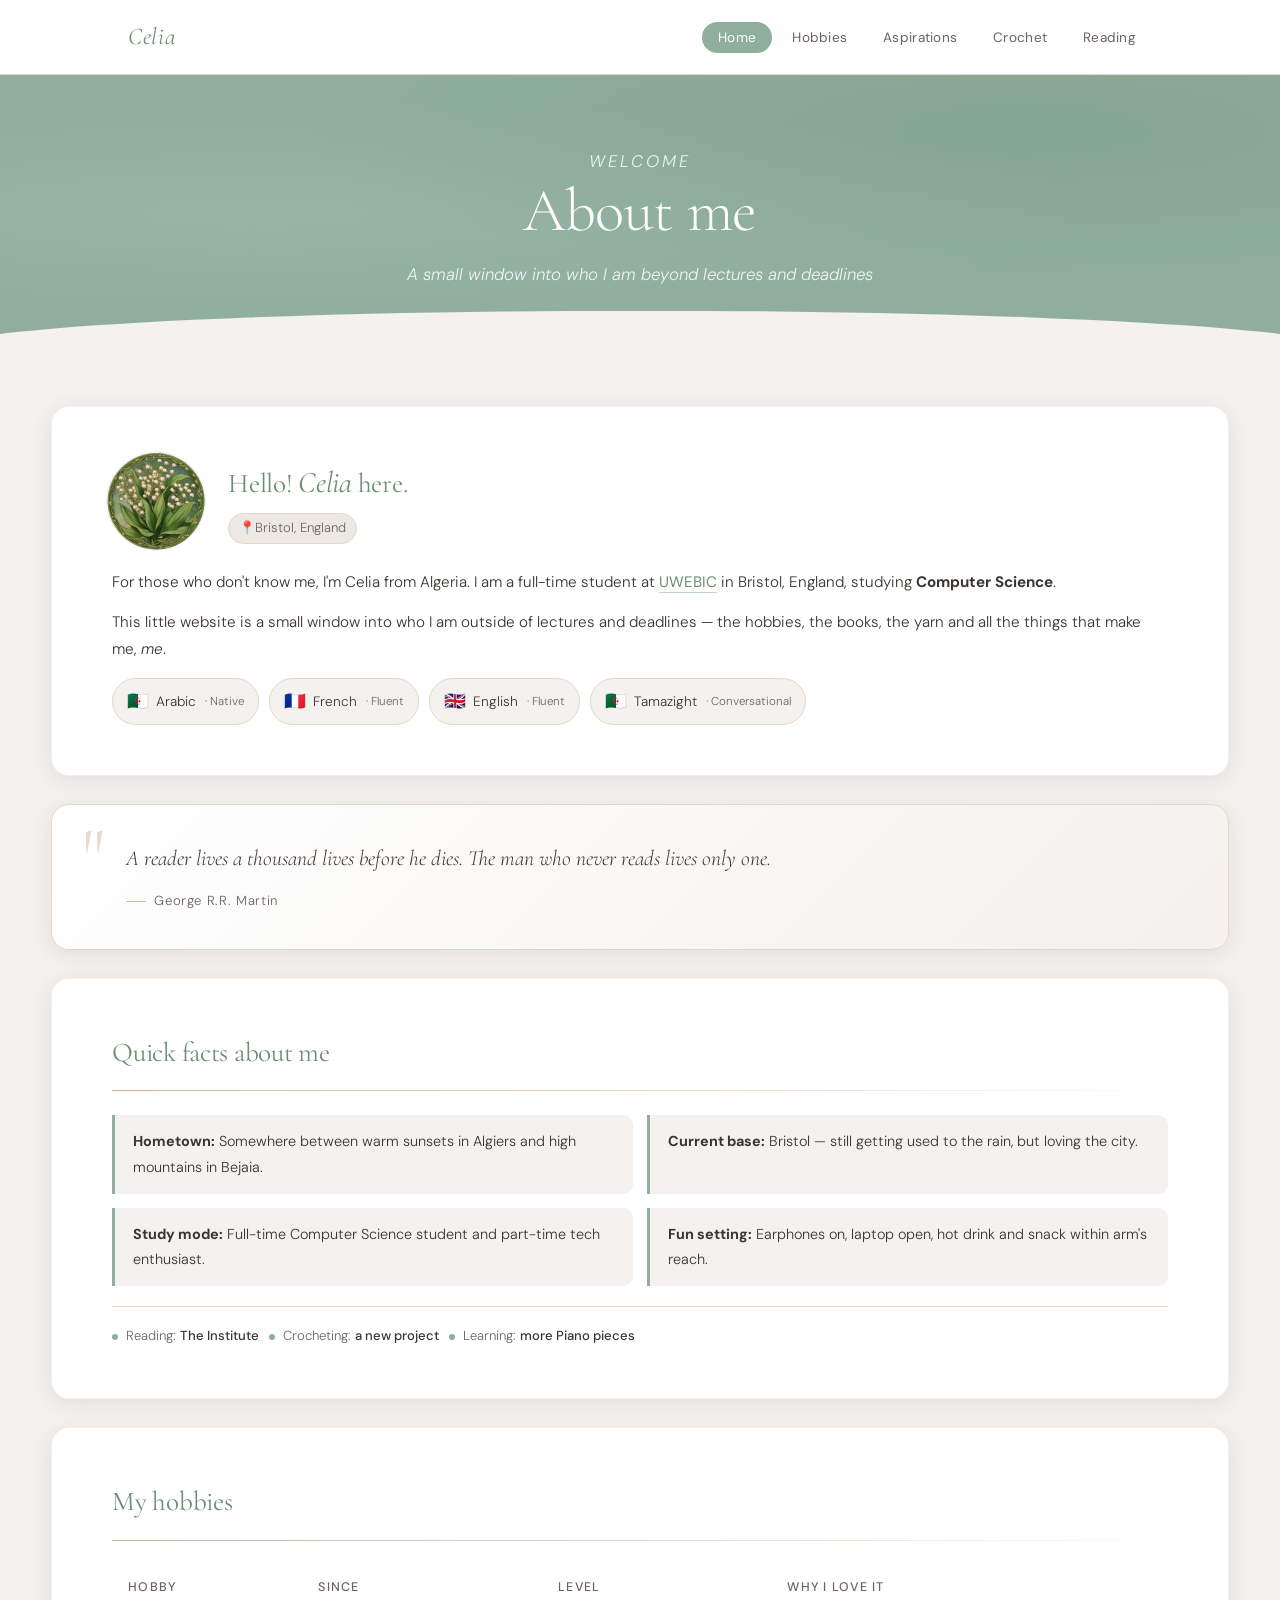
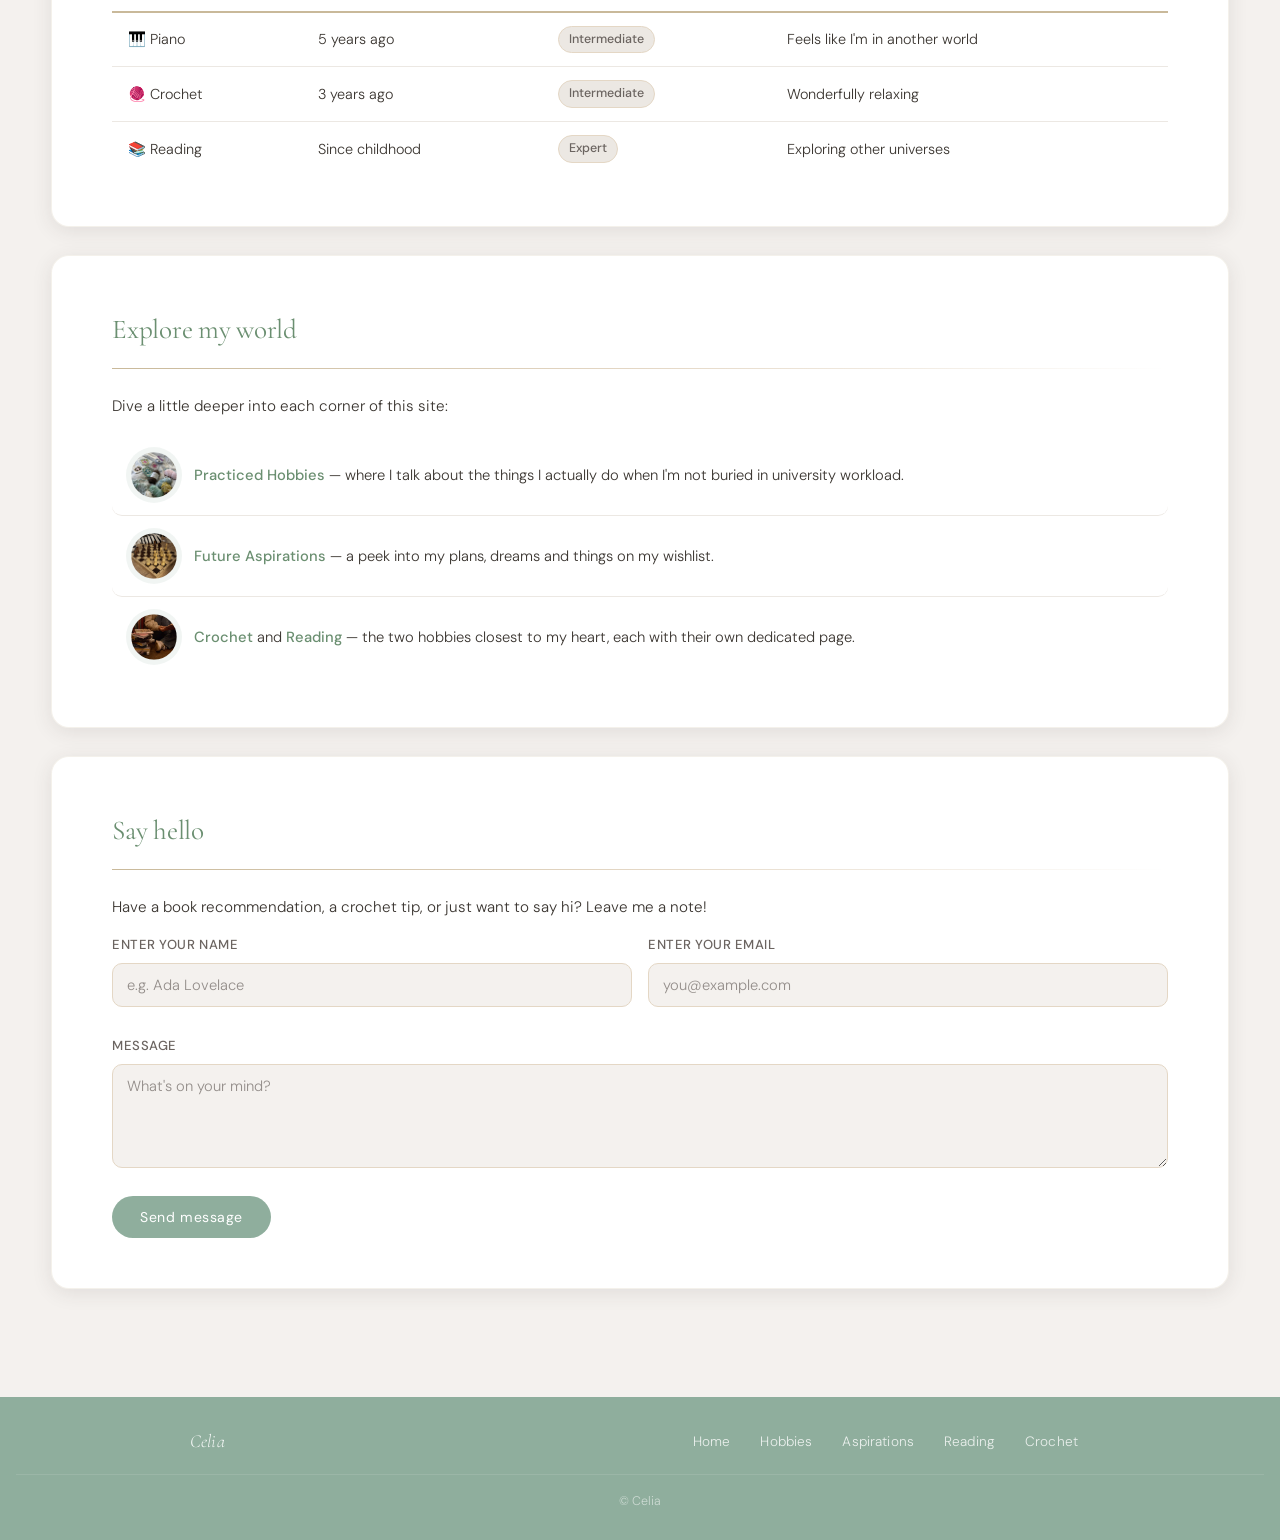
==== pages/index.html @ d203bbae "commit the project" ====
<!DOCTYPE html>
<html lang="en">
<head>
  <meta charset="UTF-8">
  <meta name="viewport" content="width=device-width, initial-scale=1.0">
  <title>Celia — Home</title>
  <link rel="stylesheet" href="../css/index.css">
</head>
<body>
  <nav>
    <div class="nav-inner">
      <span class="nav-logo">Celia</span>
      <ul class="nav-links">
        <li><a href="index.html" class="active">Home</a></li>
        <li><a href="practiced_hobbies.html">Hobbies</a></li>
        <li><a href="future_aspirations.html">Aspirations</a></li>
        <li><a href="crochet.html">Crochet</a></li>
        <li><a href="reading.html">Reading</a></li>
      </ul>
    </div>
  </nav>

  <header class="page-header">
    <div class="page-header-content">
      <p class="page-header-eyebrow">Welcome</p>
      <h1>About me</h1>
      <p>A small window into who I am beyond lectures and deadlines</p>
    </div>
  </header>

  <main>

    <section class="card">
      <div class="intro-row">
        <div class="avatar-ring">
          <img src='../photos/lilly_of_the_valley.jpg' alt="Lily of the valley profile photo">
        </div>
        <div class="intro-greeting">
          <h2>Hello! <span class="name-highlight">Celia</span> here.</h2>
          <span class="location-tag">📍Bristol, England</span>
        </div>
      </div>
      <p>For those who don't know me, I'm Celia from Algeria. I am a full-time student at
        <a class="link" href="https://www.uwe.ac.uk/courses/international-study/international-college"
           target="_blank" rel="noopener noreferrer">UWEBIC</a>
        in Bristol, England, studying <strong>Computer Science</strong>.
      </p>
      <p>This little website is a small window into who I am outside of lectures and deadlines —
        the hobbies, the books, the yarn and all the things that make me, <em>me</em>.</p>
      <div class="languages-strip">
        <div class="lang-pill"><span class="lang-flag">🇩🇿</span> Arabic <span class="lang-level">· Native</span></div>
        <div class="lang-pill"><span class="lang-flag">🇫🇷</span> French <span class="lang-level">· Fluent</span></div>
        <div class="lang-pill"><span class="lang-flag">🇬🇧</span> English <span class="lang-level">· Fluent</span></div>
        <div class="lang-pill"><span class="lang-flag">🇩🇿</span> Tamazight <span class="lang-level">· Conversational</span></div>
      </div>
    </section>

    <div class="quote-card">
      <span class="quote-mark">"</span>
      <p class="quote-text">A reader lives a thousand lives before he dies. The man who never reads lives only one.</p>
      <p class="quote-author">George R.R. Martin</p>
    </div>

    <section class="card">
      <h2>Quick facts about me</h2>
      <hr class="divider">
      <ul class="facts-list">
        <li><strong>Hometown:</strong> Somewhere between warm sunsets in Algiers and high mountains in Bejaia.</li>
        <li><strong>Current base:</strong> Bristol — still getting used to the rain, but loving the city.</li>
        <li><strong>Study mode:</strong> Full-time Computer Science student and part-time tech enthusiast.</li>
        <li><strong>Fun setting:</strong> Earphones on, laptop open, hot drink and snack within arm's reach.</li>
      </ul>
      <div class="currently-row">
        <div class="currently-item"><span class="currently-dot"></span><span>Reading: <strong>The Institute</strong></span></div>
        <div class="currently-item"><span class="currently-dot"></span><span>Crocheting: <strong>a new project</strong></span></div>
        <div class="currently-item"><span class="currently-dot"></span><span>Learning: <strong>more Piano pieces</strong></span></div>
      </div>
    </section>

    <section class="card">
      <h2>My hobbies</h2>
      <hr class="divider">
      <table class="hobbies-table">
        <thead>
          <tr><th>Hobby</th><th>Since</th><th>Level</th><th>Why I love it</th></tr>
        </thead>
        <tbody>
          <tr><td>🎹 Piano</td><td>5 years ago</td><td><span class="level-badge">Intermediate</span></td><td>Feels like I'm in another world</td></tr>
          <tr><td>🧶 Crochet</td><td>3 years ago</td><td><span class="level-badge">Intermediate</span></td><td>Wonderfully relaxing</td></tr>
          <tr><td>📚 Reading</td><td>Since childhood</td><td><span class="level-badge">Expert</span></td><td>Exploring other universes</td></tr>
        </tbody>
      </table>
    </section>

    <section class="card">
      <h2>Explore my world</h2>
      <hr class="divider">
      <p>Dive a little deeper into each corner of this site:</p>
      <ul class="explore-list">
        <li>
          <div class="explore-item">
          <div class="avatar-ring-2">
            <img src='../photos/practiced_hobbies.jpg' alt="My hobbies">
          </div>
            <div class="explore-text"><strong><a href="practiced_hobbies.html">Practiced Hobbies</a></strong> — where I talk about the things I actually do when I'm not buried in university workload.</div>
            <span class="explore-arrow">→</span>
          </div>
        </li>
        <li>
          <div class="explore-item">
          <div class="avatar-ring-2">
            <img src='../photos/future_aspirations.jpg' alt="Future aspirations">
          </div>
            <div class="explore-text"><strong><a href="future_aspirations.html">Future Aspirations</a></strong> — a peek into my plans, dreams and things on my wishlist.</div>
            <span class="explore-arrow">→</span>
          </div>
        </li>
        <li>
          <div class="explore-item">
          <div class="avatar-ring-2">
            <img src='../photos/reading.jpg' alt="Reading hobby">
          </div>
            <div class="explore-text"><strong><a href="crochet.html">Crochet</a></strong> and <strong><a href="reading.html">Reading</a></strong> — the two hobbies closest to my heart, each with their own dedicated page.</div>
            <span class="explore-arrow">→</span>
          </div>
        </li>
      </ul>
    </section>
    <section class="card" id="contact-section">
      <h2>Say hello</h2>
      <hr class="divider">
      <p>Have a book recommendation, a crochet tip, or just want to say hi? Leave me a note!</p>
      <form class="contact-form" id="contact-form" action="mailto:chaibicelia181@gmail.com" method="post" enctype="text/plain" >
        <div class="form-row">
          <div class="form-group">
            <label for="cf-name">Enter your name</label>
            <input type="text" id="cf-name" name="name" placeholder="e.g. Ada Lovelace" required>
          </div>
          <div class="form-group">
            <label for="cf-email">Enter your email</label>
            <input type="email" id="cf-email" name="email" placeholder="you@example.com" required>
          </div>
        </div>
        <br>
        <div class="form-group">
          <label for="cf-message">Message</label>
          <textarea id="cf-message" name="message" rows="4" placeholder="What's on your mind?" required></textarea>
        </div>
        <br>
        
        <button type="submit" class="form-btn">Send message</button>

      </form>
    </section>

  </main>

  <footer>
    <div class="footer-inner">
      <span class="footer-logo">Celia</span>
      <div class="footer-links">
        <a href="index.html">Home</a>
        <a href="practiced_hobbies.html">Hobbies</a>
        <a href="future_aspirations.html">Aspirations</a>
        <a href="reading.html">Reading</a>
        <a href="crochet.html">Crochet</a>
      </div>
    </div>
    <p class="footer-copy">© Celia</p>
  </footer>
  <button id="back-to-top" aria-label="Back to top">↑</button>
    <!-- JS for the back to top button-->

  <script>
    const btn = document.getElementById('back-to-top');
    window.addEventListener('scroll', () => {
      btn.classList.toggle('visible', window.scrollY > 400);
    });
    btn.addEventListener('click', () => window.scrollTo({ top: 0, behavior: 'smooth' }));
   </script>
</body>
</html>
---- css/index.css ----
@import url('base.css');

/*I have created variables for each color to improve readability*/


.name-highlight {
  font-family: 'Cormorant Garamond', serif;
  font-size: 1.1em;
  font-style: italic;
  color: var(--sage-dark);
}

/* profile row: avatar placeholder + greeting */
.intro-row {
  display: flex;
  align-items: center;
  gap: 28px;
  margin-bottom: 24px;
}

.avatar-ring {
  width: 88px;
  height: 88px;
  border-radius: 50%;
  border: 3px solid var(--tan);
  background: var(--cream-dark);
  display: flex;
  align-items: center;
  justify-content: center;
  font-size: 2.4rem;
  flex-shrink: 0;
  box-shadow: 0 0 0 6px rgba(143,174,157,0.12);
  transition: box-shadow var(--transition);
}
.avatar-ring img {
  width: 100%;
  height: 100%;
  object-fit: cover;      
  border-radius: 50%;
  transform: scale(1.2);  
}

.avatar-ring-2 {
  width: 44px;
  height: 44px;
  border-radius: 50%;
  border: 3px solid var(--tan);
  background: var(--cream-dark);
  display: flex;
  align-items: center;
  justify-content: center;
  font-size: 2.4rem;
  flex-shrink: 0;
  box-shadow: 0 0 0 6px rgba(143,174,157,0.12);
  transition: box-shadow var(--transition);
}
.avatar-ring-2 img {
  width: 100%;
  height: 100%;
  object-fit: cover;      
  border-radius: 50%;
  transform: scale(1.2);  
}

.avatar-ring:hover,.avatar-ring-2:hover {
  box-shadow: 0 0 0 10px rgba(143,174,157,0.18);
}

.intro-greeting h2 {
  font-family: 'Cormorant Garamond', serif;
  font-size: 1.7rem;
  font-weight: 400;
  color: var(--sage-dark);
  margin-bottom: 4px;
}

.intro-greeting .location-tag {
  display: inline-flex;
  align-items: center;
  gap: 5px;
  font-size: 0.82rem;
  color: var(--text-light);
  background: var(--cream-dark);
  padding: 3px 10px;
  border-radius: 100px;
  border: 1px solid var(--tan-light);
}


.languages-strip {
  display: flex;
  flex-wrap: wrap;
  gap: 10px;
  margin-top: 16px;
}

.lang-pill {
  display: inline-flex;
  align-items: center;
  gap: 7px;
  background: var(--cream);
  border: 1.5px solid var(--tan-light);
  border-radius: 100px;
  padding: 7px 14px;
  font-size: 0.85rem;
  color: var(--text);
  transition: border-color var(--transition), transform var(--transition), background var(--transition);
  cursor: default;
}

.lang-pill:hover {
  border-color: var(--sage);
  background: var(--white);
  transform: translateY(-2px);
}

.lang-pill .lang-flag { font-size: 1.1rem; }
.lang-pill .lang-level {
  font-size: 0.72rem;
  color: var(--text-light);
  margin-left: 2px;
}


.facts-list {
  list-style: none;
  display: grid;
  grid-template-columns: 1fr 1fr;
  gap: 14px;
  margin-top: 16px;
}

.facts-list li {
  background-color: var(--cream);
  border-left: 3px solid var(--sage);
  padding: 14px 18px;
  border-radius: 0 var(--radius) var(--radius) 0;
  font-size: 0.9rem;
  transition: border-color var(--transition), transform var(--transition);
}

.facts-list li:hover {
  border-color: var(--sage-dark);
  transform: translateX(3px);
}

.currently-row {
  display: flex;
  flex-wrap: wrap;
  gap: 10px;
  margin-top: 20px;
  padding-top: 18px;
  border-top: 1px solid var(--tan-light);
}

.currently-item {
  display: flex;
  align-items: center;
  gap: 8px;
  font-size: 0.82rem;
  color: var(--text-light);
}

.currently-item strong { color: var(--text); font-weight: 500; }

.currently-dot {
  width: 6px; height: 6px;
  border-radius: 50%;
  background: var(--sage);
  animation: pulse 2s infinite;
  flex-shrink: 0;
}

@keyframes pulse {
  0%, 100% { opacity: 1; transform: scale(1); }
  50%       { opacity: 0.5; transform: scale(0.85); }
}


.hobbies-table {
  width: 100%;
  border-collapse: collapse;
  font-size: 0.9rem;
  margin-top: 16px;
}

.hobbies-table th {
  padding: 12px 16px;
  text-align: left;
  font-weight: 500;
  font-size: 0.78rem;
  letter-spacing: 0.1em;
  text-transform: uppercase;
  color: var(--text-light);
  border-bottom: 2px solid var(--tan);
}

.hobbies-table td {
  padding: 13px 16px;
  border-bottom: 1px solid var(--cream-dark);
  transition: background var(--transition);
}

.hobbies-table tbody tr:hover td { background-color: var(--cream); }
.hobbies-table tr:last-child td  { border-bottom: none; }

.level-badge {
  display: inline-block;
  padding: 2px 10px;
  border-radius: 100px;
  font-size: 0.78rem;
  font-weight: 500;
  background: var(--cream-dark);
  color: var(--text-light);
  border: 1px solid var(--tan-light);
}


.quote-card {
  background: linear-gradient(135deg, var(--white) 0%, var(--cream) 100%);
  border-radius: var(--radius-lg);
  padding: 36px 42px;
  margin-bottom: 28px;
  box-shadow: var(--shadow);
  border: 1px solid var(--tan-light);
  position: relative;
}

.quote-mark {
  font-family: 'Cormorant Garamond', serif;
  font-size: 5rem;
  line-height: 1;
  color: var(--tan);
  opacity: 0.5;
  position: absolute;
  top: 12px;
  left: 30px;
}

.quote-text {
  font-family: 'Cormorant Garamond', serif;
  font-size: 1.35rem;
  font-style: italic;
  font-weight: 300;
  color: var(--text);
  line-height: 1.6;
  padding-left: 32px;
  margin-bottom: 14px;
}

.quote-author {
  padding-left: 32px;
  font-size: 0.82rem;
  color: var(--text-light);
  letter-spacing: 0.05em;
  display: flex;
  align-items: center;
  gap: 8px;
}

.quote-author::before {
  content: '';
  display: inline-block;
  width: 20px;
  height: 1px;
  background: var(--tan);
}

.explore-list {
  list-style: none;
  display: flex;
  flex-direction: column;
  margin-top: 16px;
}

.explore-item {
  display: flex;
  align-items: center;
  gap: 18px;
  padding: 18px 20px;
  width: 100%;
  border-bottom: 1px solid var(--cream-dark);
  transition: background var(--transition);
  border-radius: var(--radius);
}

.explore-list li:last-child .explore-item { border-bottom: none; }
.explore-item:hover { background: var(--cream); }

.explore-icon {
  width: 42px; height: 42px;
  border-radius: 50%;
  background: var(--cream-dark);
  display: flex;
  align-items: center;
  justify-content: center;
  flex-shrink: 0;
  font-size: 1.1rem;
  transition: background var(--transition), transform var(--transition);
}

.explore-item:hover .explore-icon {
  background: var(--sage-light);
  transform: scale(1.08);
}

.explore-text { font-size: 0.92rem; line-height: 1.55; }
.explore-text strong a { color: var(--sage-dark); font-weight: 500; transition: color var(--transition); }

.explore-arrow {
  margin-left: auto;
  color: var(--text-light);
  font-size: 1rem;
  opacity: 0;
  transform: translateX(-6px);
  transition: opacity var(--transition), transform var(--transition);
}

.explore-item:hover .explore-arrow {
  opacity: 1;
  transform: translateX(0);
}
.form-row {
  display: grid;
  grid-template-columns: 1fr 1fr;
  gap: 16px;
}

.form-group {
  display: flex;
  flex-direction: column;
  gap: 6px;
}

.form-group label {
  font-size: 0.82rem;
  font-weight: 500;
  color: var(--text-light);
  letter-spacing: 0.04em;
  text-transform: uppercase;
}

.contact-form input,
.contact-form textarea {
  background: var(--cream);
  border: 1.5px solid var(--form-border, var(--tan-light));
  border-radius: var(--radius);
  padding: 11px 14px;
  font-family: 'DM Sans', sans-serif;
  font-size: 0.92rem;
  font-weight: 300;
  color: var(--text);
  transition: border-color var(--transition), box-shadow var(--transition);
  width: 100%;
  resize: vertical;              /* textarea can be resized vertically */
}
.contact-form input::placeholder,
.contact-form textarea::placeholder { color: var(--text-light); opacity: 0.7; }

/*submit button styling*/
.form-btn {
  align-self: flex-start;
  background: var(--sage);
  color: var(--white);
  border: none;
  border-radius: 100px;
  padding: 12px 28px;
  font-family: 'DM Sans', sans-serif;
  font-size: 0.88rem;
  font-weight: 400;
  letter-spacing: 0.04em;
  cursor: pointer;
  transition: background var(--transition), transform var(--transition), box-shadow var(--transition);
}
.form-btn:hover {
  background: var(--sage-dark);
  transform: translateY(-2px);
  box-shadow: 0 6px 20px rgba(107,143,113,0.3);
}
.form-btn:active { transform: translateY(0); }


/* to make it more responsive*/
@media (max-width: 720px) {
  .facts-list    { grid-template-columns: 1fr; }
  .intro-row     { flex-direction: column; text-align: center; }
  .intro-row .location-tag { align-self: center; }
  .currently-row { justify-content: center; }
  .languages-strip { justify-content: center; }
  .form-row      { grid-template-columns: 1fr; }
  .skill-row     { grid-template-columns: 90px 1fr 36px; }
}



/*To make it responsive*/

/*@media (max-width: 720px) {
  .facts-list       { grid-template-columns: 1fr; }
  .intro-row        { flex-direction: column; text-align: center; }
  .intro-row .location-tag { align-self: center; }
  .currently-row    { justify-content: center; }
  .languages-strip  { justify-content: center; }
}*/
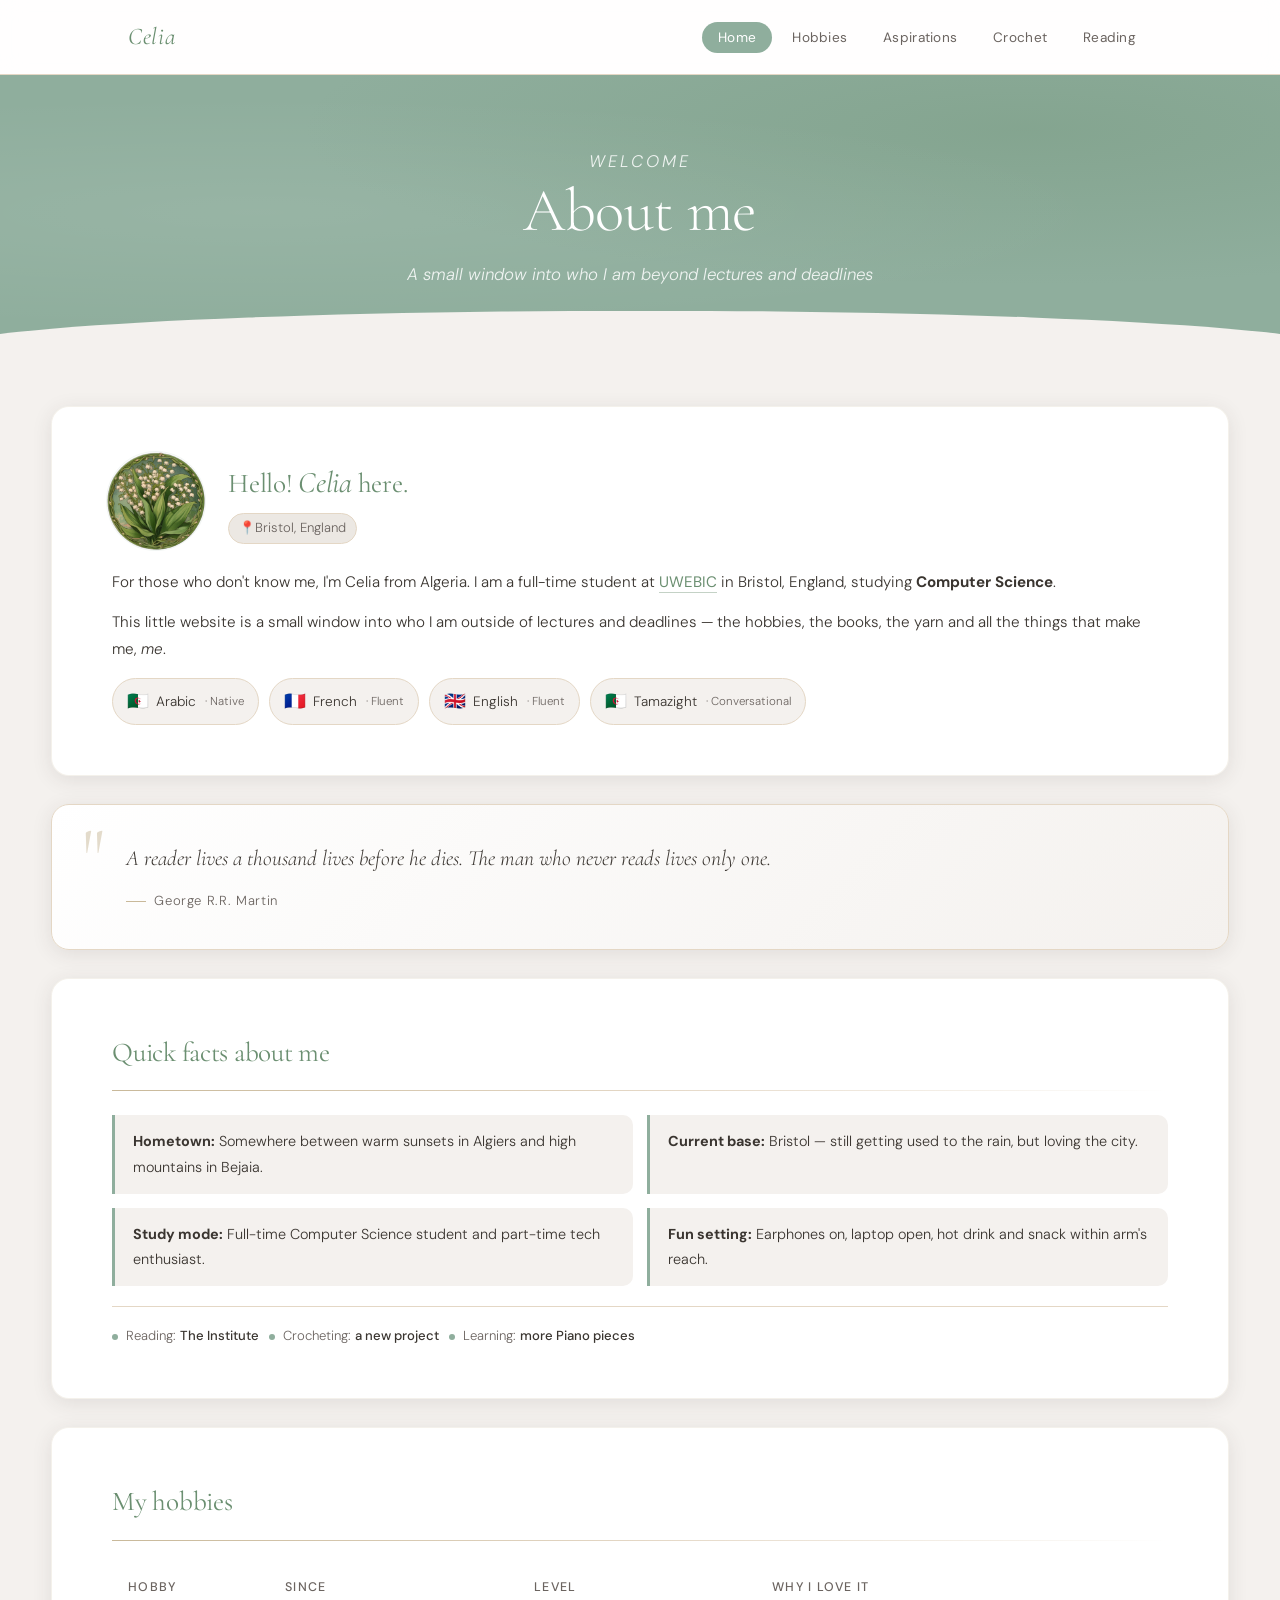
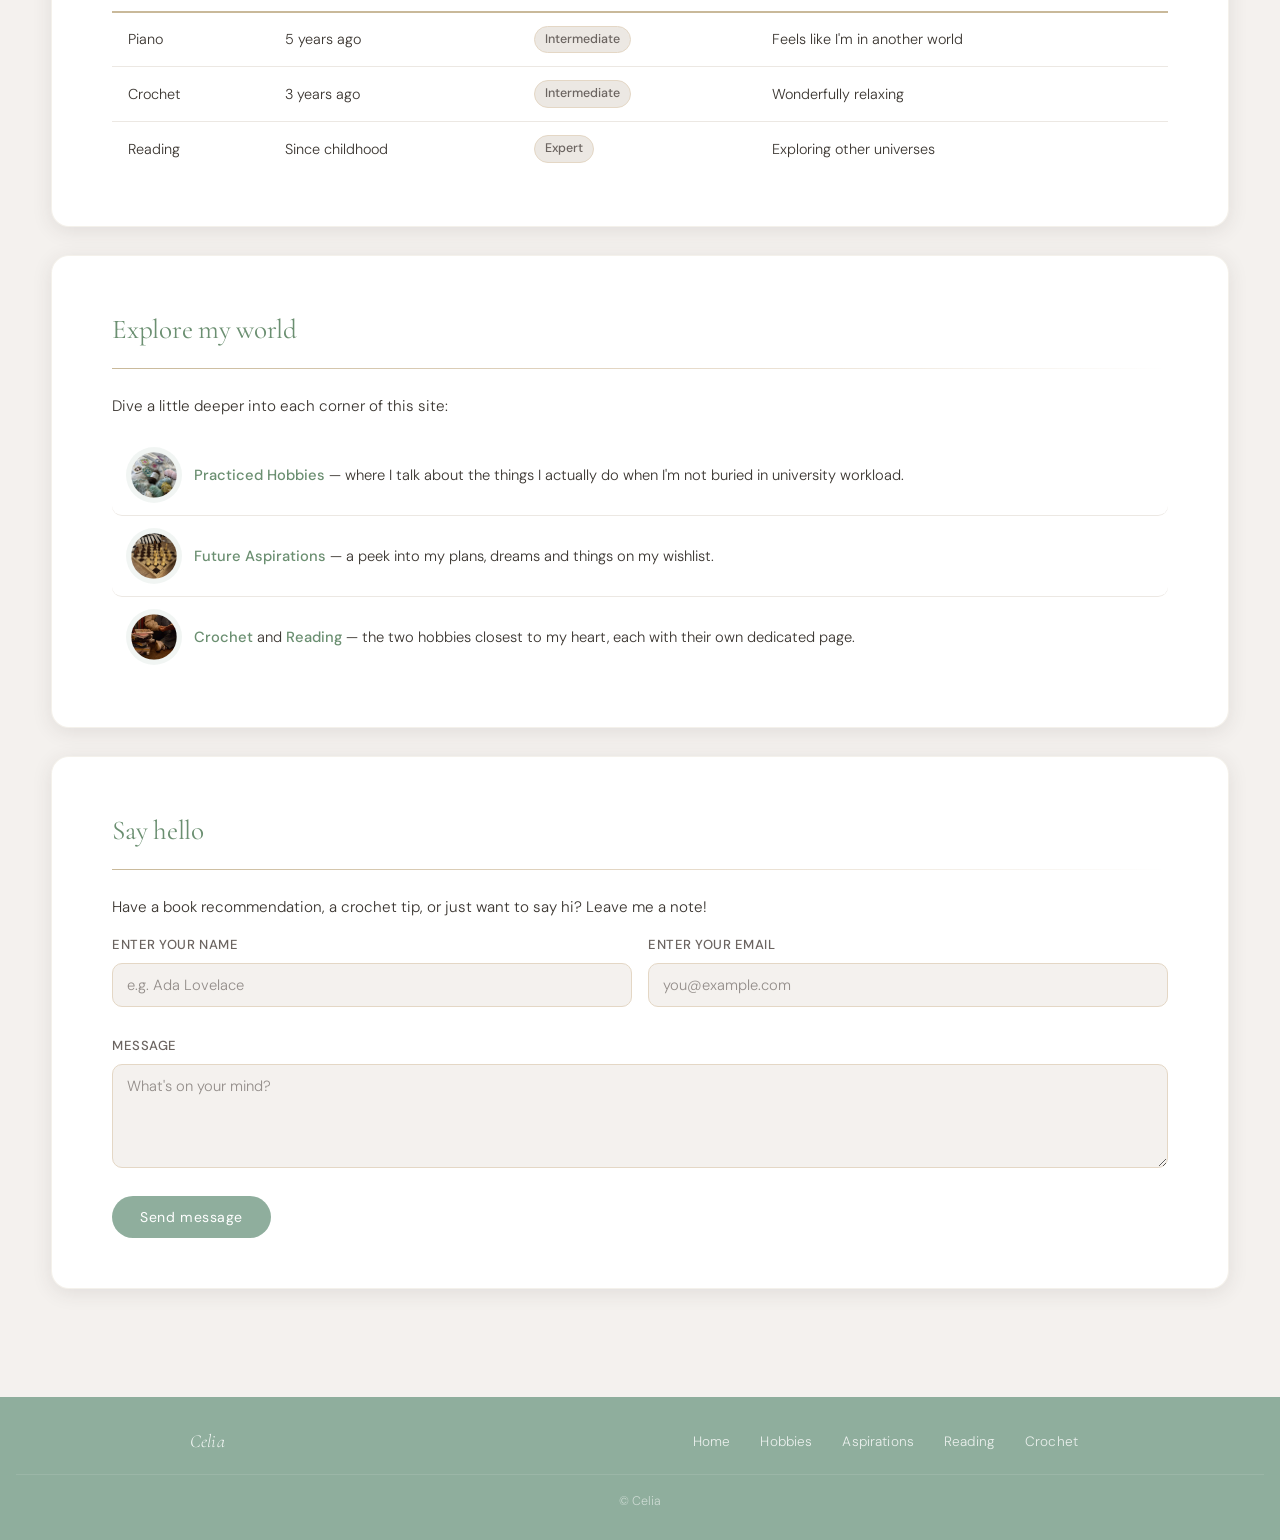
==== commit 2d5df4af: "Correct bug" ====
--- a/pages/index.html
+++ b/pages/index.html
@@ -4,7 +4,7 @@
   <meta charset="UTF-8">
   <meta name="viewport" content="width=device-width, initial-scale=1.0">
   <title>Celia — Home</title>
-  <link rel="stylesheet" href="../css/index.css">
+  <link rel="stylesheet" href="../static/index.css">
 </head>
 <body>
   <nav>
@@ -85,9 +85,9 @@
           <tr><th>Hobby</th><th>Since</th><th>Level</th><th>Why I love it</th></tr>
         </thead>
         <tbody>
-          <tr><td>🎹 Piano</td><td>5 years ago</td><td><span class="level-badge">Intermediate</span></td><td>Feels like I'm in another world</td></tr>
-          <tr><td>🧶 Crochet</td><td>3 years ago</td><td><span class="level-badge">Intermediate</span></td><td>Wonderfully relaxing</td></tr>
-          <tr><td>📚 Reading</td><td>Since childhood</td><td><span class="level-badge">Expert</span></td><td>Exploring other universes</td></tr>
+          <tr><td>Piano</td><td>5 years ago</td><td><span class="level-badge">Intermediate</span></td><td>Feels like I'm in another world</td></tr>
+          <tr><td>Crochet</td><td>3 years ago</td><td><span class="level-badge">Intermediate</span></td><td>Wonderfully relaxing</td></tr>
+          <tr><td>Reading</td><td>Since childhood</td><td><span class="level-badge">Expert</span></td><td>Exploring other universes</td></tr>
         </tbody>
       </table>
     </section>
--- a/static/index.css
+++ b/static/index.css
@@ -0,0 +1,404 @@
+@import url('base.css');
+
+/*I have created variables for each color to improve readability*/
+
+
+.name-highlight {
+  font-family: 'Cormorant Garamond', serif;
+  font-size: 1.1em;
+  font-style: italic;
+  color: var(--sage-dark);
+}
+
+/* profile row: avatar placeholder + greeting */
+.intro-row {
+  display: flex;
+  align-items: center;
+  gap: 28px;
+  margin-bottom: 24px;
+}
+
+.avatar-ring {
+  width: 88px;
+  height: 88px;
+  border-radius: 50%;
+  border: 3px solid var(--tan);
+  background: var(--cream-dark);
+  display: flex;
+  align-items: center;
+  justify-content: center;
+  font-size: 2.4rem;
+  flex-shrink: 0;
+  box-shadow: 0 0 0 6px rgba(143,174,157,0.12);
+  transition: box-shadow var(--transition);
+}
+.avatar-ring img {
+  width: 100%;
+  height: 100%;
+  object-fit: cover;      
+  border-radius: 50%;
+  transform: scale(1.2);  
+}
+
+.avatar-ring-2 {
+  width: 44px;
+  height: 44px;
+  border-radius: 50%;
+  border: 3px solid var(--tan);
+  background: var(--cream-dark);
+  display: flex;
+  align-items: center;
+  justify-content: center;
+  font-size: 2.4rem;
+  flex-shrink: 0;
+  box-shadow: 0 0 0 6px rgba(143,174,157,0.12);
+  transition: box-shadow var(--transition);
+}
+.avatar-ring-2 img {
+  width: 100%;
+  height: 100%;
+  object-fit: cover;      
+  border-radius: 50%;
+  transform: scale(1.2);  
+}
+
+.avatar-ring:hover,.avatar-ring-2:hover {
+  box-shadow: 0 0 0 10px rgba(143,174,157,0.18);
+}
+
+.intro-greeting h2 {
+  font-family: 'Cormorant Garamond', serif;
+  font-size: 1.7rem;
+  font-weight: 400;
+  color: var(--sage-dark);
+  margin-bottom: 4px;
+}
+
+.intro-greeting .location-tag {
+  display: inline-flex;
+  align-items: center;
+  gap: 5px;
+  font-size: 0.82rem;
+  color: var(--text-light);
+  background: var(--cream-dark);
+  padding: 3px 10px;
+  border-radius: 100px;
+  border: 1px solid var(--tan-light);
+}
+
+
+.languages-strip {
+  display: flex;
+  flex-wrap: wrap;
+  gap: 10px;
+  margin-top: 16px;
+}
+
+.lang-pill {
+  display: inline-flex;
+  align-items: center;
+  gap: 7px;
+  background: var(--cream);
+  border: 1.5px solid var(--tan-light);
+  border-radius: 100px;
+  padding: 7px 14px;
+  font-size: 0.85rem;
+  color: var(--text);
+  transition: border-color var(--transition), transform var(--transition), background var(--transition);
+  cursor: default;
+}
+
+.lang-pill:hover {
+  border-color: var(--sage);
+  background: var(--white);
+  transform: translateY(-2px);
+}
+
+.lang-pill .lang-flag { font-size: 1.1rem; }
+.lang-pill .lang-level {
+  font-size: 0.72rem;
+  color: var(--text-light);
+  margin-left: 2px;
+}
+
+
+.facts-list {
+  list-style: none;
+  display: grid;
+  grid-template-columns: 1fr 1fr;
+  gap: 14px;
+  margin-top: 16px;
+}
+
+.facts-list li {
+  background-color: var(--cream);
+  border-left: 3px solid var(--sage);
+  padding: 14px 18px;
+  border-radius: 0 var(--radius) var(--radius) 0;
+  font-size: 0.9rem;
+  transition: border-color var(--transition), transform var(--transition);
+}
+
+.facts-list li:hover {
+  border-color: var(--sage-dark);
+  transform: translateX(3px);
+}
+
+.currently-row {
+  display: flex;
+  flex-wrap: wrap;
+  gap: 10px;
+  margin-top: 20px;
+  padding-top: 18px;
+  border-top: 1px solid var(--tan-light);
+}
+
+.currently-item {
+  display: flex;
+  align-items: center;
+  gap: 8px;
+  font-size: 0.82rem;
+  color: var(--text-light);
+}
+
+.currently-item strong { color: var(--text); font-weight: 500; }
+
+.currently-dot {
+  width: 6px; height: 6px;
+  border-radius: 50%;
+  background: var(--sage);
+  animation: pulse 2s infinite;
+  flex-shrink: 0;
+}
+
+@keyframes pulse {
+  0%, 100% { opacity: 1; transform: scale(1); }
+  50%       { opacity: 0.5; transform: scale(0.85); }
+}
+
+
+.hobbies-table {
+  width: 100%;
+  border-collapse: collapse;
+  font-size: 0.9rem;
+  margin-top: 16px;
+}
+
+.hobbies-table th {
+  padding: 12px 16px;
+  text-align: left;
+  font-weight: 500;
+  font-size: 0.78rem;
+  letter-spacing: 0.1em;
+  text-transform: uppercase;
+  color: var(--text-light);
+  border-bottom: 2px solid var(--tan);
+}
+
+.hobbies-table td {
+  padding: 13px 16px;
+  border-bottom: 1px solid var(--cream-dark);
+  transition: background var(--transition);
+}
+
+.hobbies-table tbody tr:hover td { background-color: var(--cream); }
+.hobbies-table tr:last-child td  { border-bottom: none; }
+
+.level-badge {
+  display: inline-block;
+  padding: 2px 10px;
+  border-radius: 100px;
+  font-size: 0.78rem;
+  font-weight: 500;
+  background: var(--cream-dark);
+  color: var(--text-light);
+  border: 1px solid var(--tan-light);
+}
+
+
+.quote-card {
+  background: linear-gradient(135deg, var(--white) 0%, var(--cream) 100%);
+  border-radius: var(--radius-lg);
+  padding: 36px 42px;
+  margin-bottom: 28px;
+  box-shadow: var(--shadow);
+  border: 1px solid var(--tan-light);
+  position: relative;
+}
+
+.quote-mark {
+  font-family: 'Cormorant Garamond', serif;
+  font-size: 5rem;
+  line-height: 1;
+  color: var(--tan);
+  opacity: 0.5;
+  position: absolute;
+  top: 12px;
+  left: 30px;
+}
+
+.quote-text {
+  font-family: 'Cormorant Garamond', serif;
+  font-size: 1.35rem;
+  font-style: italic;
+  font-weight: 300;
+  color: var(--text);
+  line-height: 1.6;
+  padding-left: 32px;
+  margin-bottom: 14px;
+}
+
+.quote-author {
+  padding-left: 32px;
+  font-size: 0.82rem;
+  color: var(--text-light);
+  letter-spacing: 0.05em;
+  display: flex;
+  align-items: center;
+  gap: 8px;
+}
+
+.quote-author::before {
+  content: '';
+  display: inline-block;
+  width: 20px;
+  height: 1px;
+  background: var(--tan);
+}
+
+.explore-list {
+  list-style: none;
+  display: flex;
+  flex-direction: column;
+  margin-top: 16px;
+}
+
+.explore-item {
+  display: flex;
+  align-items: center;
+  gap: 18px;
+  padding: 18px 20px;
+  width: 100%;
+  border-bottom: 1px solid var(--cream-dark);
+  transition: background var(--transition);
+  border-radius: var(--radius);
+}
+
+.explore-list li:last-child .explore-item { border-bottom: none; }
+.explore-item:hover { background: var(--cream); }
+
+.explore-icon {
+  width: 42px; height: 42px;
+  border-radius: 50%;
+  background: var(--cream-dark);
+  display: flex;
+  align-items: center;
+  justify-content: center;
+  flex-shrink: 0;
+  font-size: 1.1rem;
+  transition: background var(--transition), transform var(--transition);
+}
+
+.explore-item:hover .explore-icon {
+  background: var(--sage-light);
+  transform: scale(1.08);
+}
+
+.explore-text { font-size: 0.92rem; line-height: 1.55; }
+.explore-text strong a { color: var(--sage-dark); font-weight: 500; transition: color var(--transition); }
+
+.explore-arrow {
+  margin-left: auto;
+  color: var(--text-light);
+  font-size: 1rem;
+  opacity: 0;
+  transform: translateX(-6px);
+  transition: opacity var(--transition), transform var(--transition);
+}
+
+.explore-item:hover .explore-arrow {
+  opacity: 1;
+  transform: translateX(0);
+}
+.form-row {
+  display: grid;
+  grid-template-columns: 1fr 1fr;
+  gap: 16px;
+}
+
+.form-group {
+  display: flex;
+  flex-direction: column;
+  gap: 6px;
+}
+
+.form-group label {
+  font-size: 0.82rem;
+  font-weight: 500;
+  color: var(--text-light);
+  letter-spacing: 0.04em;
+  text-transform: uppercase;
+}
+
+.contact-form input,
+.contact-form textarea {
+  background: var(--cream);
+  border: 1.5px solid var(--form-border, var(--tan-light));
+  border-radius: var(--radius);
+  padding: 11px 14px;
+  font-family: 'DM Sans', sans-serif;
+  font-size: 0.92rem;
+  font-weight: 300;
+  color: var(--text);
+  transition: border-color var(--transition), box-shadow var(--transition);
+  width: 100%;
+  resize: vertical;              /* textarea can be resized vertically */
+}
+.contact-form input::placeholder,
+.contact-form textarea::placeholder { color: var(--text-light); opacity: 0.7; }
+
+/*submit button styling*/
+.form-btn {
+  align-self: flex-start;
+  background: var(--sage);
+  color: var(--white);
+  border: none;
+  border-radius: 100px;
+  padding: 12px 28px;
+  font-family: 'DM Sans', sans-serif;
+  font-size: 0.88rem;
+  font-weight: 400;
+  letter-spacing: 0.04em;
+  cursor: pointer;
+  transition: background var(--transition), transform var(--transition), box-shadow var(--transition);
+}
+.form-btn:hover {
+  background: var(--sage-dark);
+  transform: translateY(-2px);
+  box-shadow: 0 6px 20px rgba(107,143,113,0.3);
+}
+.form-btn:active { transform: translateY(0); }
+
+
+/* to make it more responsive*/
+@media (max-width: 720px) {
+  .facts-list    { grid-template-columns: 1fr; }
+  .intro-row     { flex-direction: column; text-align: center; }
+  .intro-row .location-tag { align-self: center; }
+  .currently-row { justify-content: center; }
+  .languages-strip { justify-content: center; }
+  .form-row      { grid-template-columns: 1fr; }
+  .skill-row     { grid-template-columns: 90px 1fr 36px; }
+}
+
+
+
+/*To make it responsive*/
+
+/*@media (max-width: 720px) {
+  .facts-list       { grid-template-columns: 1fr; }
+  .intro-row        { flex-direction: column; text-align: center; }
+  .intro-row .location-tag { align-self: center; }
+  .currently-row    { justify-content: center; }
+  .languages-strip  { justify-content: center; }
+}*/
